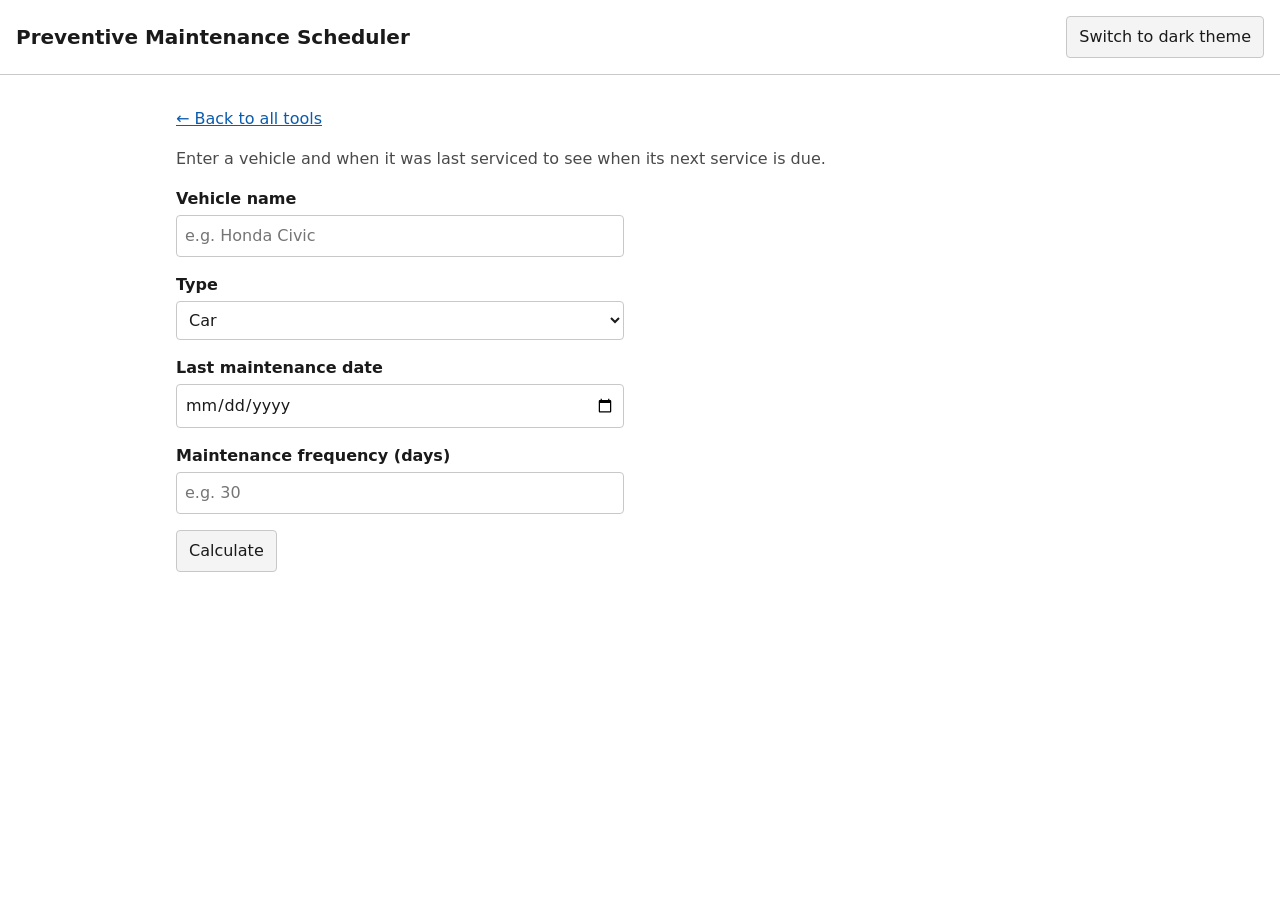
==== tools/maintenance.html @ d8fe8be5 "Replace placeholder with Preventive Maintenance Scheduler Co-Authored-By: Claude Sonnet 5.5 <noreply" ====
<!DOCTYPE html>
<html lang="en" data-theme="light">
<head>
  <meta charset="utf-8">
  <meta name="viewport" content="width=device-width, initial-scale=1">
  <title>Preventive Maintenance Scheduler — Maintenance Tool Portal</title>
  <link rel="stylesheet" href="../css/style.css">
  <script src="../js/theme.js"></script>
</head>
<body>
  <header class="site-header">
    <h1>Preventive Maintenance Scheduler</h1>
    <button type="button" id="theme-toggle">Switch to dark theme</button>
  </header>

  <main>
    <p><a href="../index.html">&larr; Back to all tools</a></p>
    <p class="intro">Enter a vehicle and when it was last serviced to see when its next service is due.</p>

    <form id="scheduler-form" class="tool-form" novalidate>
      <div class="field">
        <label for="vehicle-name">Vehicle name</label>
        <input type="text" id="vehicle-name" name="vehicle-name" placeholder="e.g. Honda Civic">
      </div>

      <div class="field">
        <label for="vehicle-type">Type</label>
        <select id="vehicle-type" name="vehicle-type">
          <option value="Car">Car</option>
          <option value="Motorcycle">Motorcycle</option>
        </select>
      </div>

      <div class="field">
        <label for="last-date">Last maintenance date</label>
        <input type="date" id="last-date" name="last-date">
      </div>

      <div class="field">
        <label for="frequency">Maintenance frequency (days)</label>
        <input type="number" id="frequency" name="frequency" min="1" step="1" inputmode="numeric" placeholder="e.g. 30">
      </div>

      <button type="submit">Calculate</button>
    </form>

    <div id="result" class="result" aria-live="polite"></div>
  </main>

  <script src="../js/maintenance.js"></script>
</body>
</html>
---- css/style.css ----
/* Simple, neutral styling. Colours live in variables so the theme can swap them. */
:root {
  --bg: #ffffff;
  --text: #1a1a1a;
  --muted: #4a4a4a;
  --border: #c8c8c8;
  --card-bg: #f4f4f4;
  --link: #0b5cad;
}

:root[data-theme="dark"] {
  --bg: #121212;
  --text: #f0f0f0;
  --muted: #c4c4c4;
  --border: #4a4a4a;
  --card-bg: #1e1e1e;
  --link: #8ab4f8;
}

* {
  box-sizing: border-box;
}

body {
  margin: 0;
  background: var(--bg);
  color: var(--text);
  font-family: system-ui, sans-serif;
  line-height: 1.5;
}

a {
  color: var(--link);
}

.site-header {
  display: flex;
  flex-wrap: wrap;
  align-items: center;
  justify-content: space-between;
  gap: 0.75rem;
  padding: 1rem;
  border-bottom: 1px solid var(--border);
}

.site-header h1 {
  margin: 0;
  font-size: 1.25rem;
}

main {
  max-width: 60rem;
  margin: 0 auto;
  padding: 1rem;
}

.intro {
  color: var(--muted);
}

button {
  font: inherit;
  color: var(--text);
  background: var(--card-bg);
  border: 1px solid var(--border);
  border-radius: 4px;
  padding: 0.5rem 0.75rem;
  cursor: pointer;
}

/* One column on phones, more columns as the screen gets wider. */
.tool-grid {
  display: grid;
  grid-template-columns: 1fr;
  gap: 1rem;
  padding: 0;
  list-style: none;
}

.tool-card {
  display: block;
  height: 100%;
  padding: 1rem;
  background: var(--card-bg);
  border: 1px solid var(--border);
  border-radius: 6px;
  color: var(--text);
  text-decoration: none;
}

.tool-card:hover,
.tool-card:focus-visible {
  border-color: var(--link);
}

.tool-card h2 {
  margin: 0 0 0.25rem;
  font-size: 1.1rem;
}

.tool-card p {
  margin: 0;
  color: var(--muted);
}

@media (min-width: 600px) {
  .tool-grid {
    grid-template-columns: repeat(2, 1fr);
  }
}

@media (min-width: 900px) {
  .tool-grid {
    grid-template-columns: repeat(3, 1fr);
  }
}

/* Tool form and result */
.tool-form {
  max-width: 28rem;
}

.field {
  margin-bottom: 1rem;
}

.field label {
  display: block;
  margin-bottom: 0.25rem;
  font-weight: 600;
}

input,
select {
  display: block;
  width: 100%;
  font: inherit;
  color: var(--text);
  background: var(--bg);
  border: 1px solid var(--border);
  border-radius: 4px;
  padding: 0.5rem;
}

button:focus-visible,
input:focus-visible,
select:focus-visible,
a:focus-visible {
  outline: 2px solid var(--link);
  outline-offset: 2px;
}

.result {
  max-width: 28rem;
  margin-top: 1.5rem;
}

.result:not(:empty) {
  padding: 1rem;
  background: var(--card-bg);
  border: 1px solid var(--border);
  border-radius: 6px;
}

.result h2 {
  margin: 0 0 0.5rem;
  font-size: 1.1rem;
}

.result dl {
  margin: 0;
}

.result dt {
  color: var(--muted);
}

.result dd {
  margin: 0 0 0.5rem;
  font-weight: 600;
}

.result-error ul {
  margin: 0;
  padding-left: 1.25rem;
}
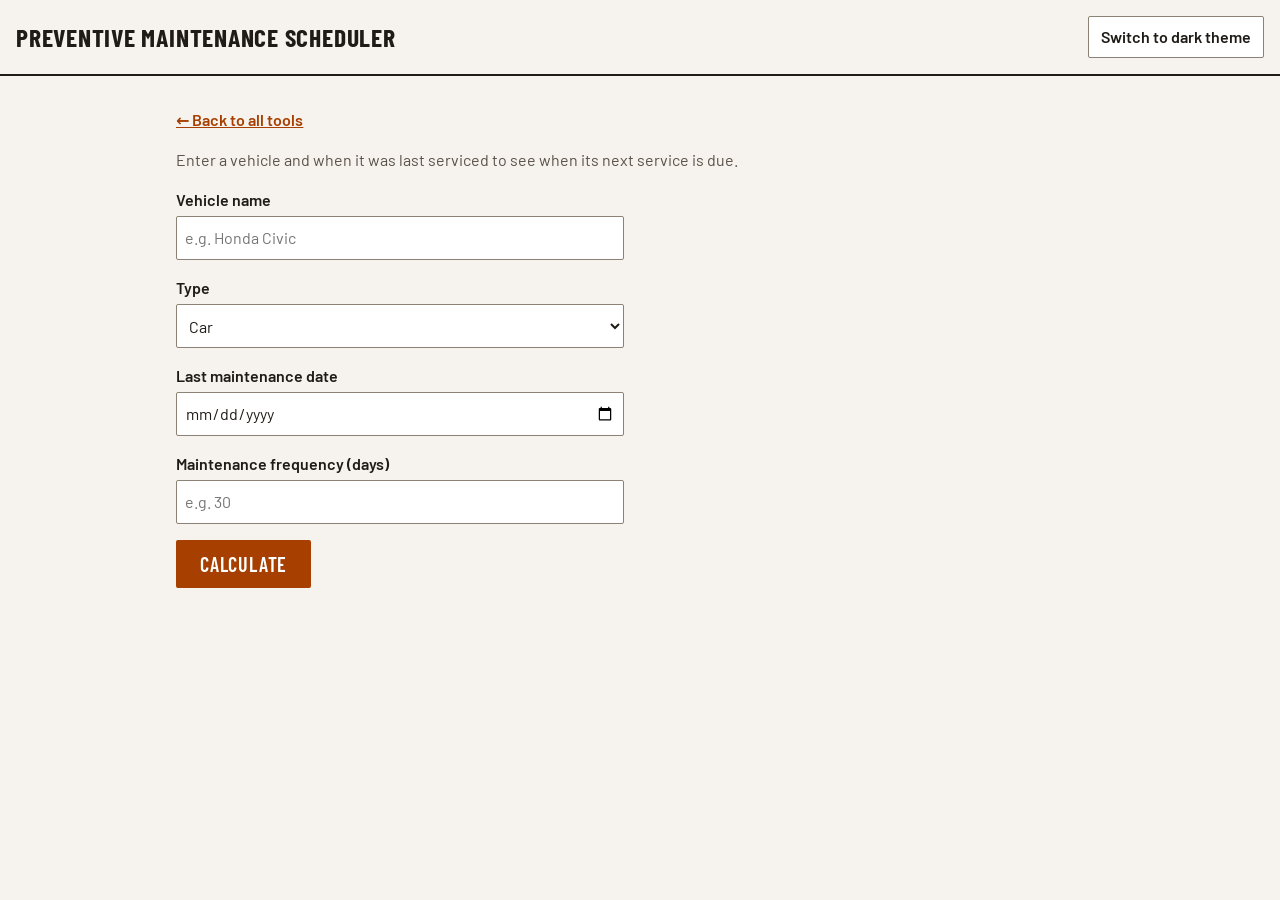
==== commit 19f37579: "Apply Workshop visual design Co-Authored-By: Claude Sonnet 5.5 <noreply@anthropic.com> Claude-Sessio" ====
--- a/tools/maintenance.html
+++ b/tools/maintenance.html
@@ -4,6 +4,8 @@
   <meta charset="utf-8">
   <meta name="viewport" content="width=device-width, initial-scale=1">
   <title>Preventive Maintenance Scheduler — Maintenance Tool Portal</title>
+  <link rel="preconnect" href="https://fonts.googleapis.com">
+  <link rel="stylesheet" href="https://fonts.googleapis.com/css2?family=Barlow:wght@400;600&family=Barlow+Condensed:wght@600;700&display=swap">
   <link rel="stylesheet" href="../css/style.css">
   <script src="../js/theme.js"></script>
 </head>
--- a/css/style.css
+++ b/css/style.css
@@ -1,20 +1,30 @@
-/* Simple, neutral styling. Colours live in variables so the theme can swap them. */
+/* Workshop design: warm off-white, burnt orange accent, condensed uppercase headings.
+   Colours live in variables so the theme can swap them. */
 :root {
-  --bg: #ffffff;
-  --text: #1a1a1a;
-  --muted: #4a4a4a;
-  --border: #c8c8c8;
-  --card-bg: #f4f4f4;
-  --link: #0b5cad;
+  --bg: #f6f3ee;
+  --card: #ffffff;
+  --text: #1f1b16;
+  --muted: #5a5148;
+  --accent: #a63f00;
+  --onacc: #ffffff;
+  --border: #d9d0c3;
+  --field: #8c8174;
+  --link: #a63f00;
+
+  --font-heading: "Barlow Condensed", "Arial Narrow", sans-serif;
+  --font-body: "Barlow", system-ui, sans-serif;
 }
 
 :root[data-theme="dark"] {
-  --bg: #121212;
-  --text: #f0f0f0;
-  --muted: #c4c4c4;
-  --border: #4a4a4a;
-  --card-bg: #1e1e1e;
-  --link: #8ab4f8;
+  --bg: #1a1714;
+  --card: #25201b;
+  --text: #f2ece4;
+  --muted: #c2b8aa;
+  --accent: #ff9a4d;
+  --onacc: #1a1714;
+  --border: #4a4137;
+  --field: #8a7f72;
+  --link: #ff9a4d;
 }
 
 * {
@@ -25,12 +35,22 @@
   margin: 0;
   background: var(--bg);
   color: var(--text);
-  font-family: system-ui, sans-serif;
+  font-family: var(--font-body);
   line-height: 1.5;
+}
+
+h1,
+h2,
+h3 {
+  font-family: var(--font-heading);
+  font-weight: 700;
+  text-transform: uppercase;
+  line-height: 1.1;
 }
 
 a {
   color: var(--link);
+  font-weight: 600;
 }
 
 .site-header {
@@ -40,12 +60,13 @@
   justify-content: space-between;
   gap: 0.75rem;
   padding: 1rem;
-  border-bottom: 1px solid var(--border);
+  border-bottom: 2px solid var(--text);
 }
 
 .site-header h1 {
   margin: 0;
-  font-size: 1.25rem;
+  font-size: 1.6rem;
+  letter-spacing: 0.03em;
 }
 
 main {
@@ -60,12 +81,26 @@
 
 button {
   font: inherit;
-  color: var(--text);
-  background: var(--card-bg);
-  border: 1px solid var(--border);
-  border-radius: 4px;
+  font-weight: 600;
+  color: var(--text);
+  background: var(--card);
+  border: 1.5px solid var(--field);
+  border-radius: 2px;
   padding: 0.5rem 0.75rem;
   cursor: pointer;
+}
+
+/* The main action button (Calculate) uses the accent colour. */
+button[type="submit"] {
+  font-family: var(--font-heading);
+  font-size: 1.25rem;
+  text-transform: uppercase;
+  letter-spacing: 0.04em;
+  color: var(--onacc);
+  background: var(--accent);
+  border: 0;
+  min-height: 3rem;
+  padding: 0 1.5rem;
 }
 
 /* One column on phones, more columns as the screen gets wider. */
@@ -81,25 +116,27 @@
   display: block;
   height: 100%;
   padding: 1rem;
-  background: var(--card-bg);
+  background: var(--card);
   border: 1px solid var(--border);
-  border-radius: 6px;
+  border-top: 5px solid var(--accent);
+  border-radius: 2px;
   color: var(--text);
   text-decoration: none;
 }
 
 .tool-card:hover,
 .tool-card:focus-visible {
-  border-color: var(--link);
+  border-color: var(--accent);
 }
 
 .tool-card h2 {
   margin: 0 0 0.25rem;
-  font-size: 1.1rem;
+  font-size: 1.5rem;
 }
 
 .tool-card p {
   margin: 0;
+  font-weight: 400;
   color: var(--muted);
 }
 
@@ -136,17 +173,18 @@
   width: 100%;
   font: inherit;
   color: var(--text);
-  background: var(--bg);
-  border: 1px solid var(--border);
-  border-radius: 4px;
+  background: var(--card);
+  border: 1.5px solid var(--field);
+  border-radius: 2px;
   padding: 0.5rem;
+  min-height: 2.75rem;
 }
 
 button:focus-visible,
 input:focus-visible,
 select:focus-visible,
 a:focus-visible {
-  outline: 2px solid var(--link);
+  outline: 2px solid var(--accent);
   outline-offset: 2px;
 }
 
@@ -157,14 +195,14 @@
 
 .result:not(:empty) {
   padding: 1rem;
-  background: var(--card-bg);
+  background: var(--card);
   border: 1px solid var(--border);
-  border-radius: 6px;
+  border-radius: 2px;
 }
 
 .result h2 {
   margin: 0 0 0.5rem;
-  font-size: 1.1rem;
+  font-size: 1.4rem;
 }
 
 .result dl {
